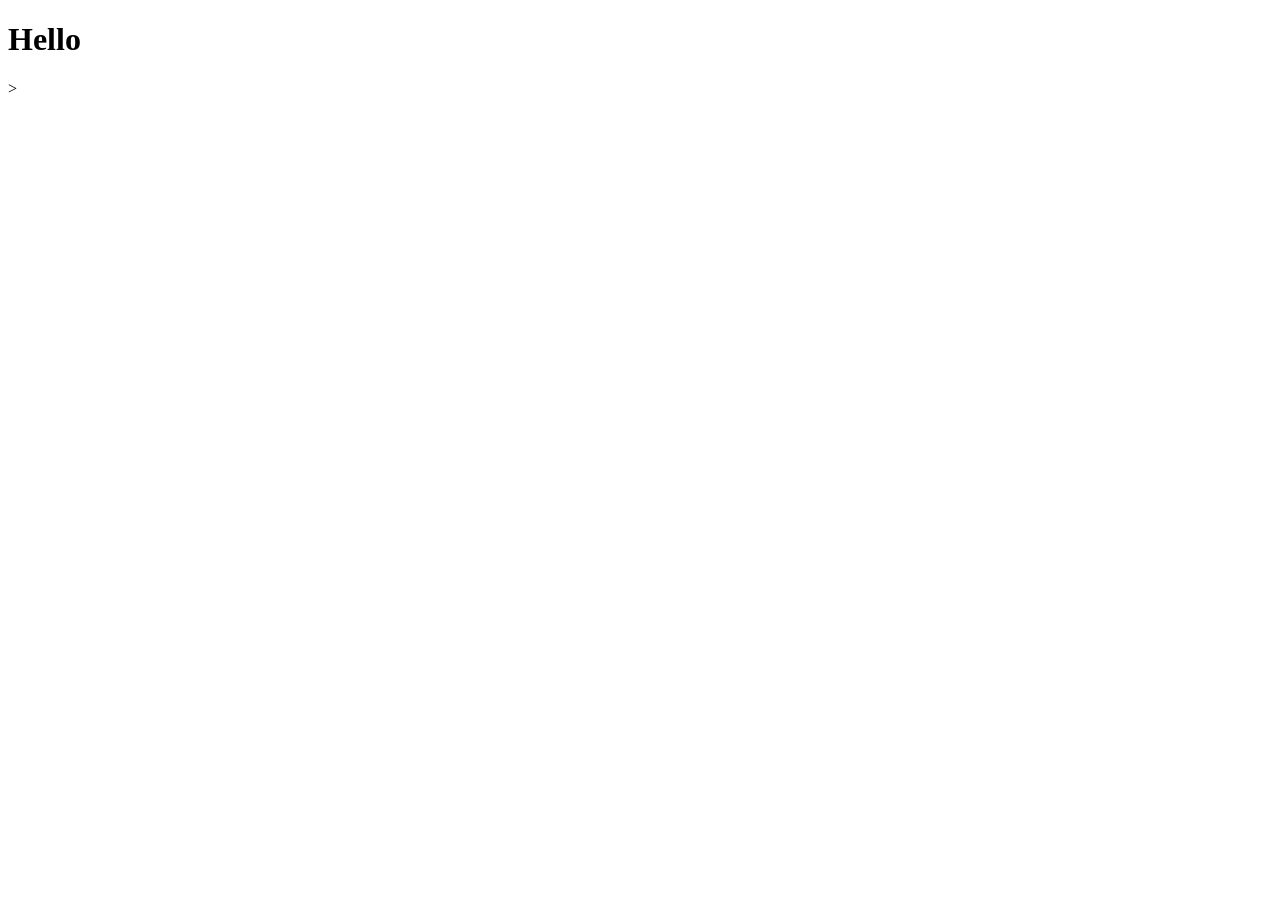
==== index.html @ 51d70094 "add log Hell" ====
<!DOCTYPE html>
<html lang="en">
<head>
    <meta charset="UFT=8">
    <meta name="viewport" content="width=device-width, initial=scale=1.0">
    <title>Document</title>
</head0>
<body>
    <h1>Hello</h1>>

</body>
</html>
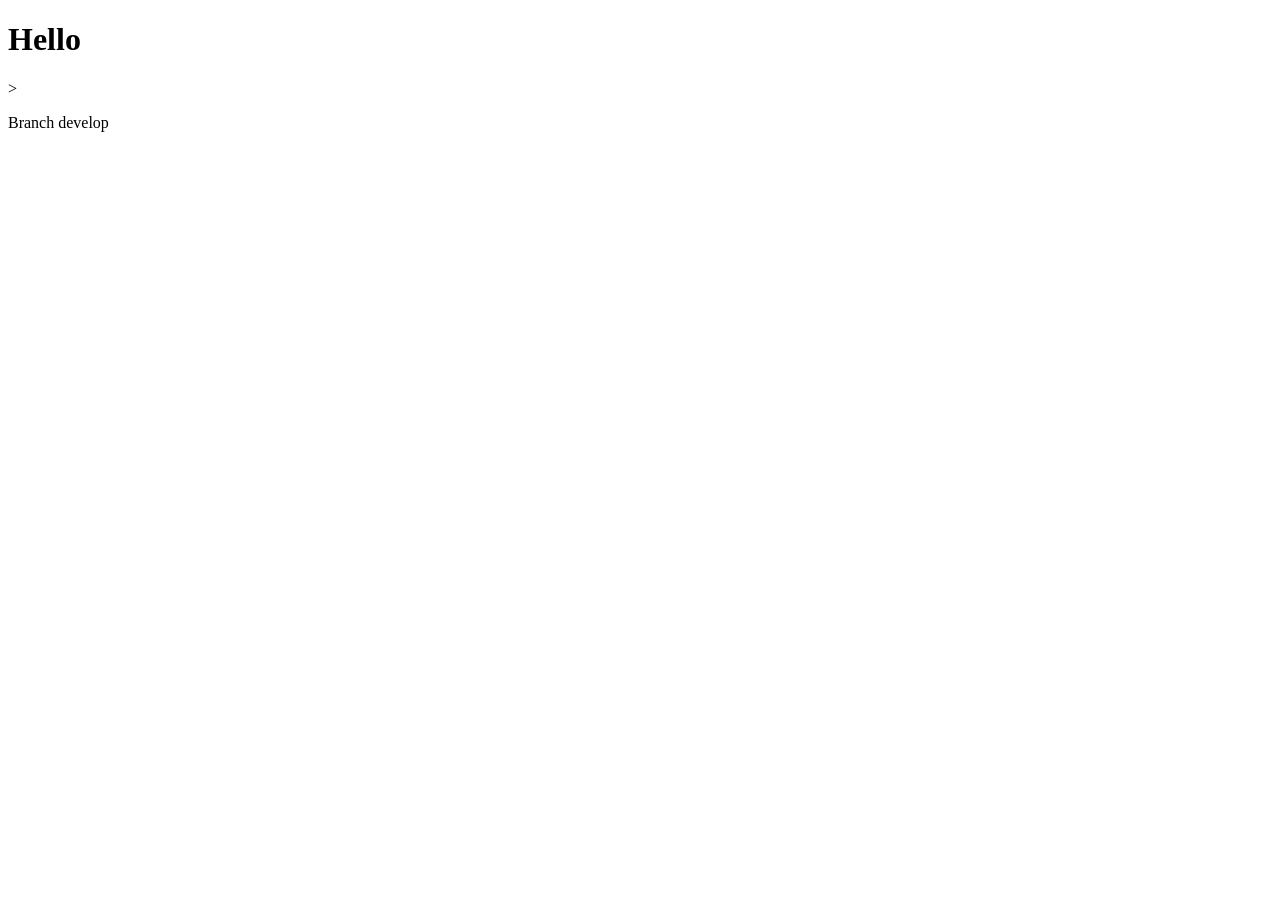
==== commit 11d68ece: "add log branch" ====
--- a/index.html
+++ b/index.html
@@ -8,5 +8,8 @@
 <body>
     <h1>Hello</h1>>
 
+
+    <p>Branch develop</p>
+
 </body>
 </html>
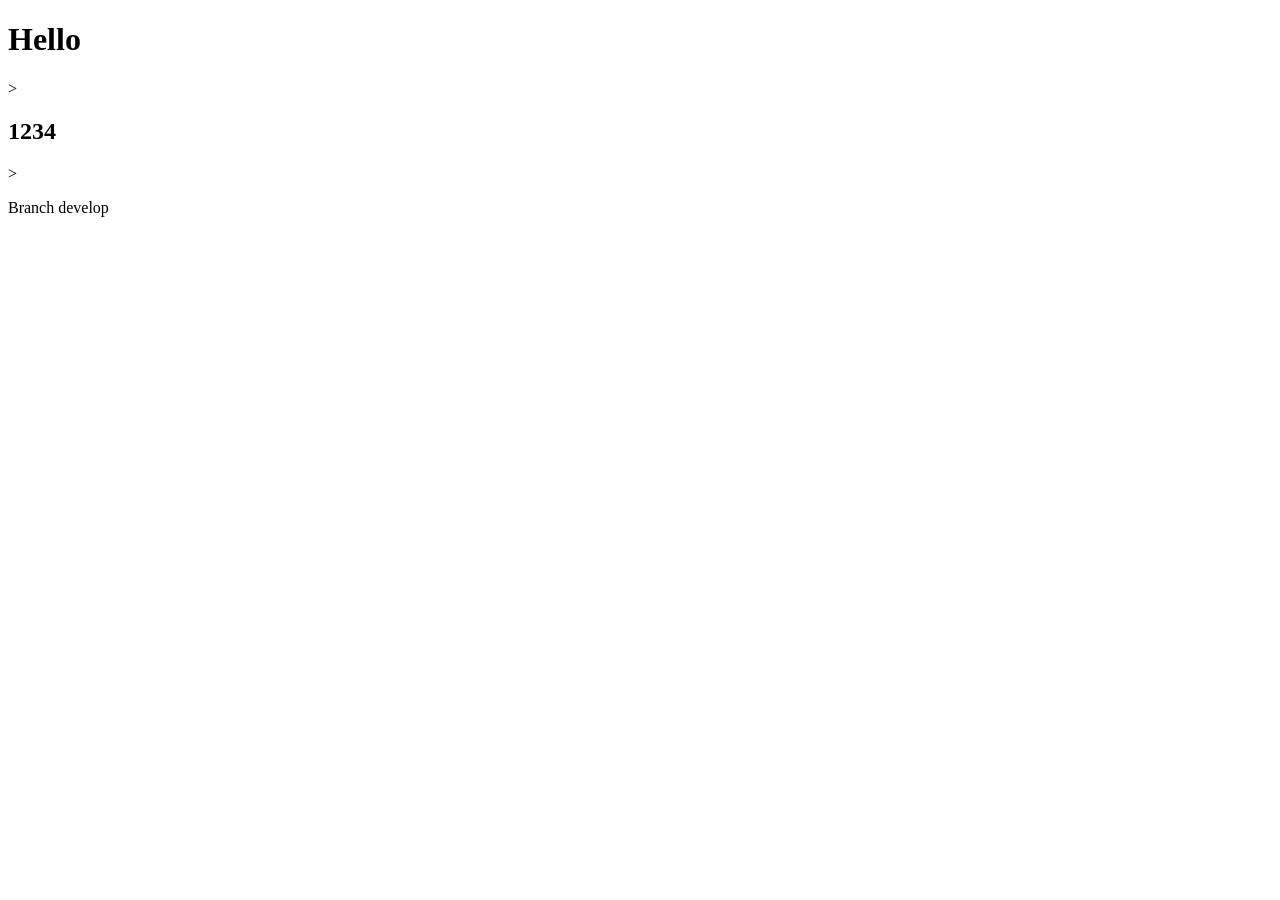
==== commit 0fe0d6e2: "add log 1234" ====
--- a/index.html
+++ b/index.html
@@ -7,6 +7,7 @@
 </head0>
 <body>
     <h1>Hello</h1>>
+    <h2>1234</h2>>
 
 
     <p>Branch develop</p>
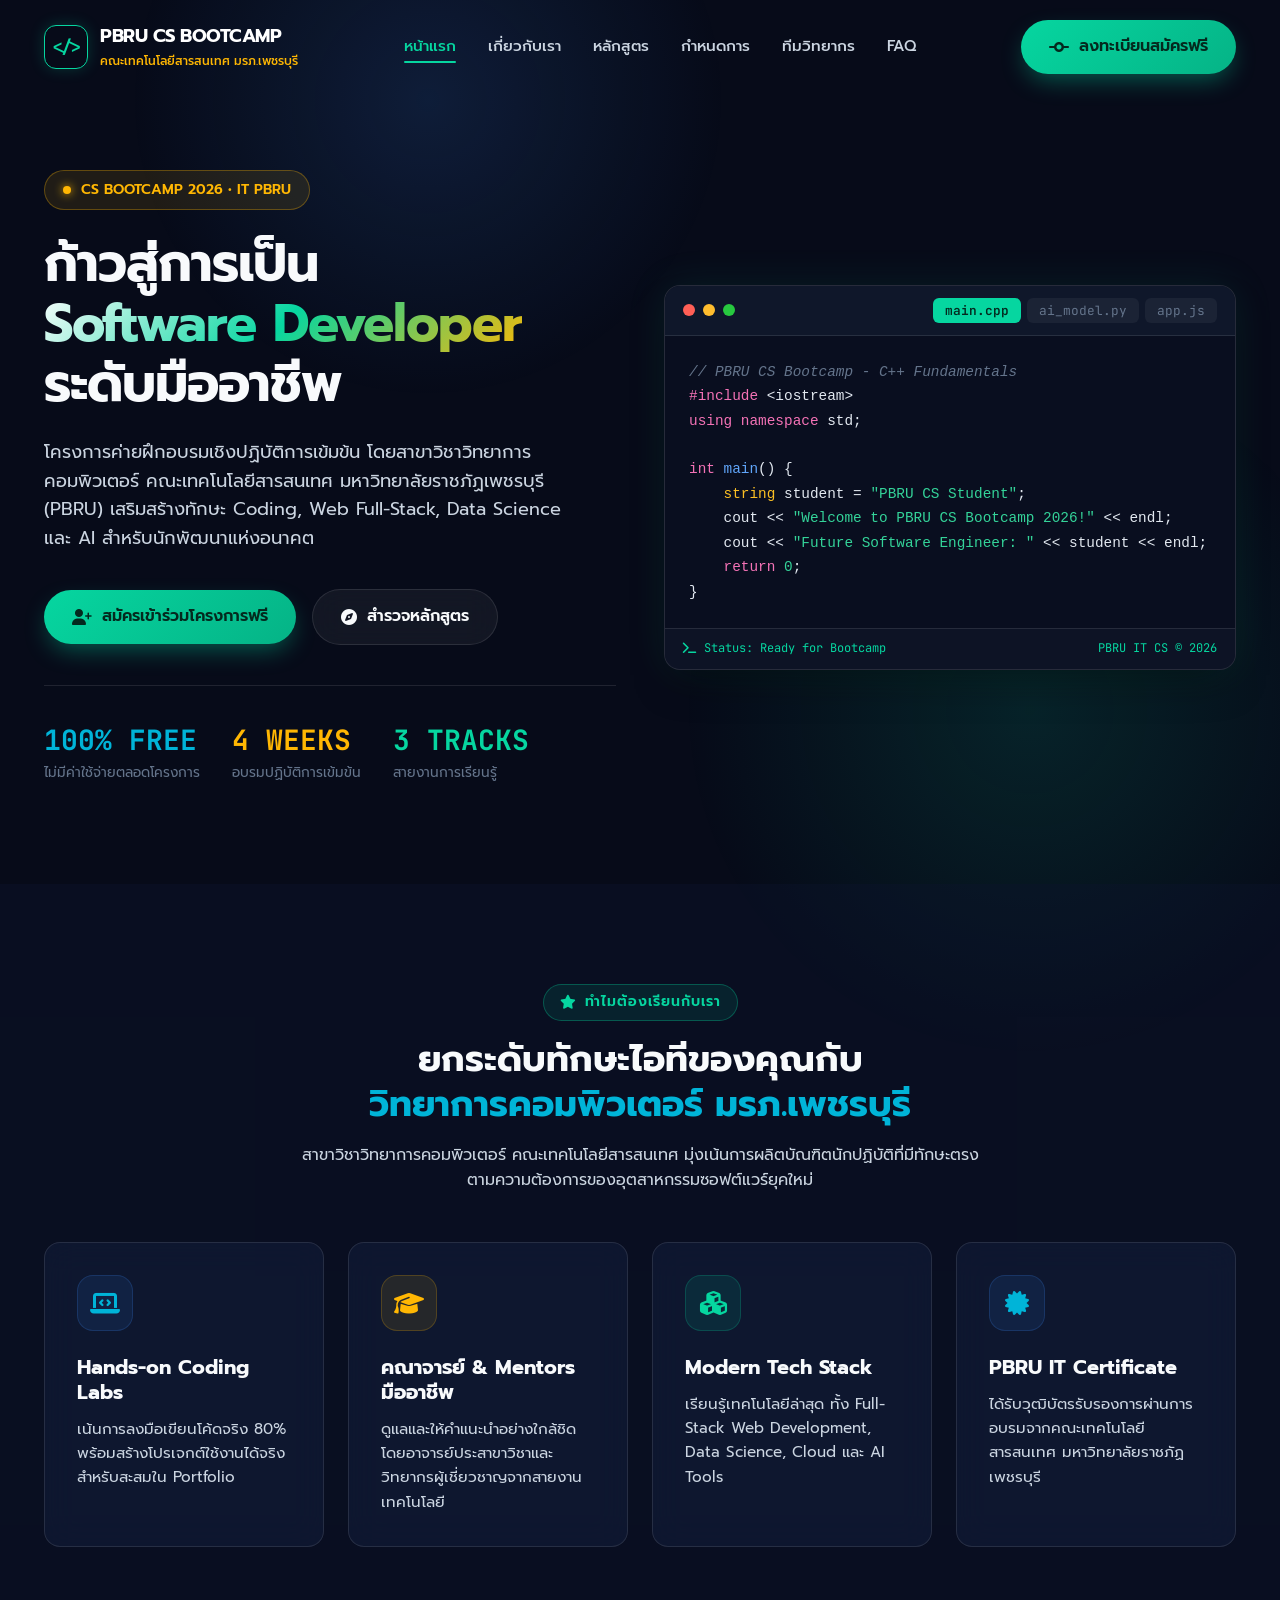
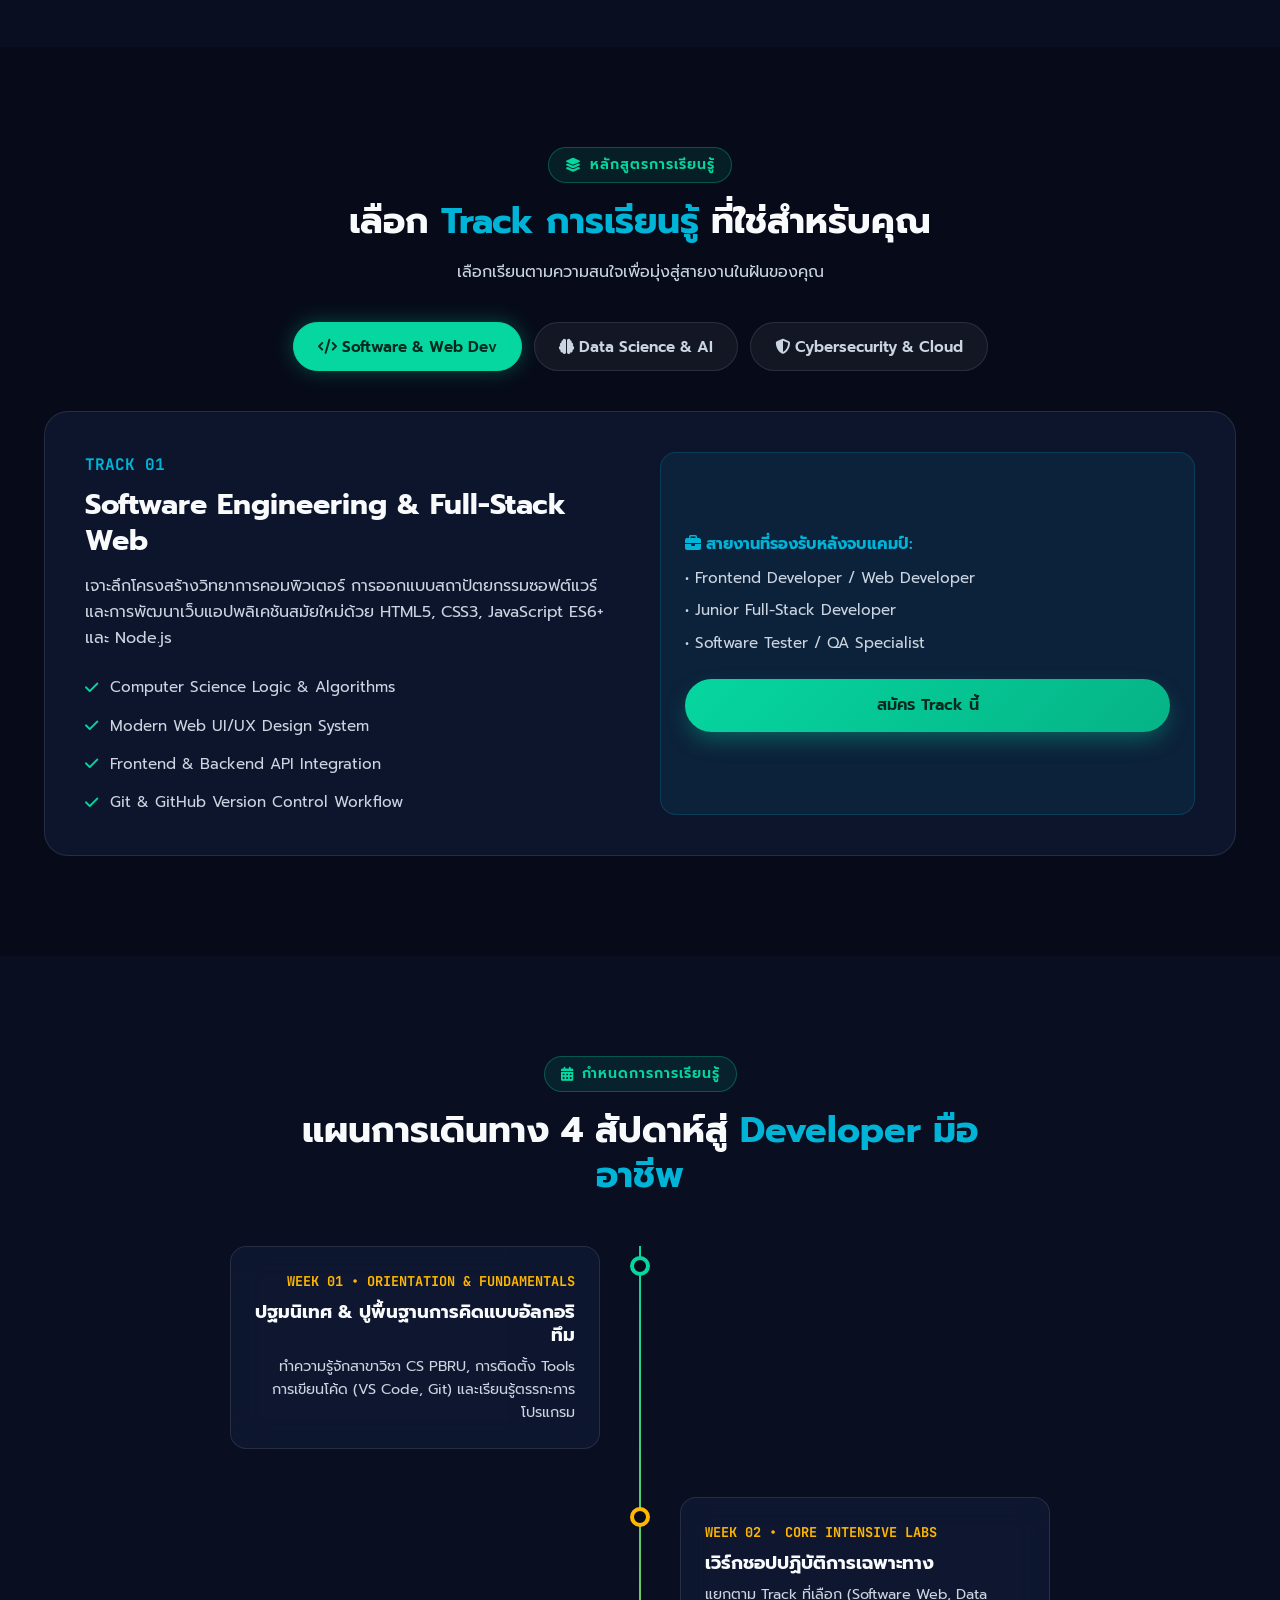
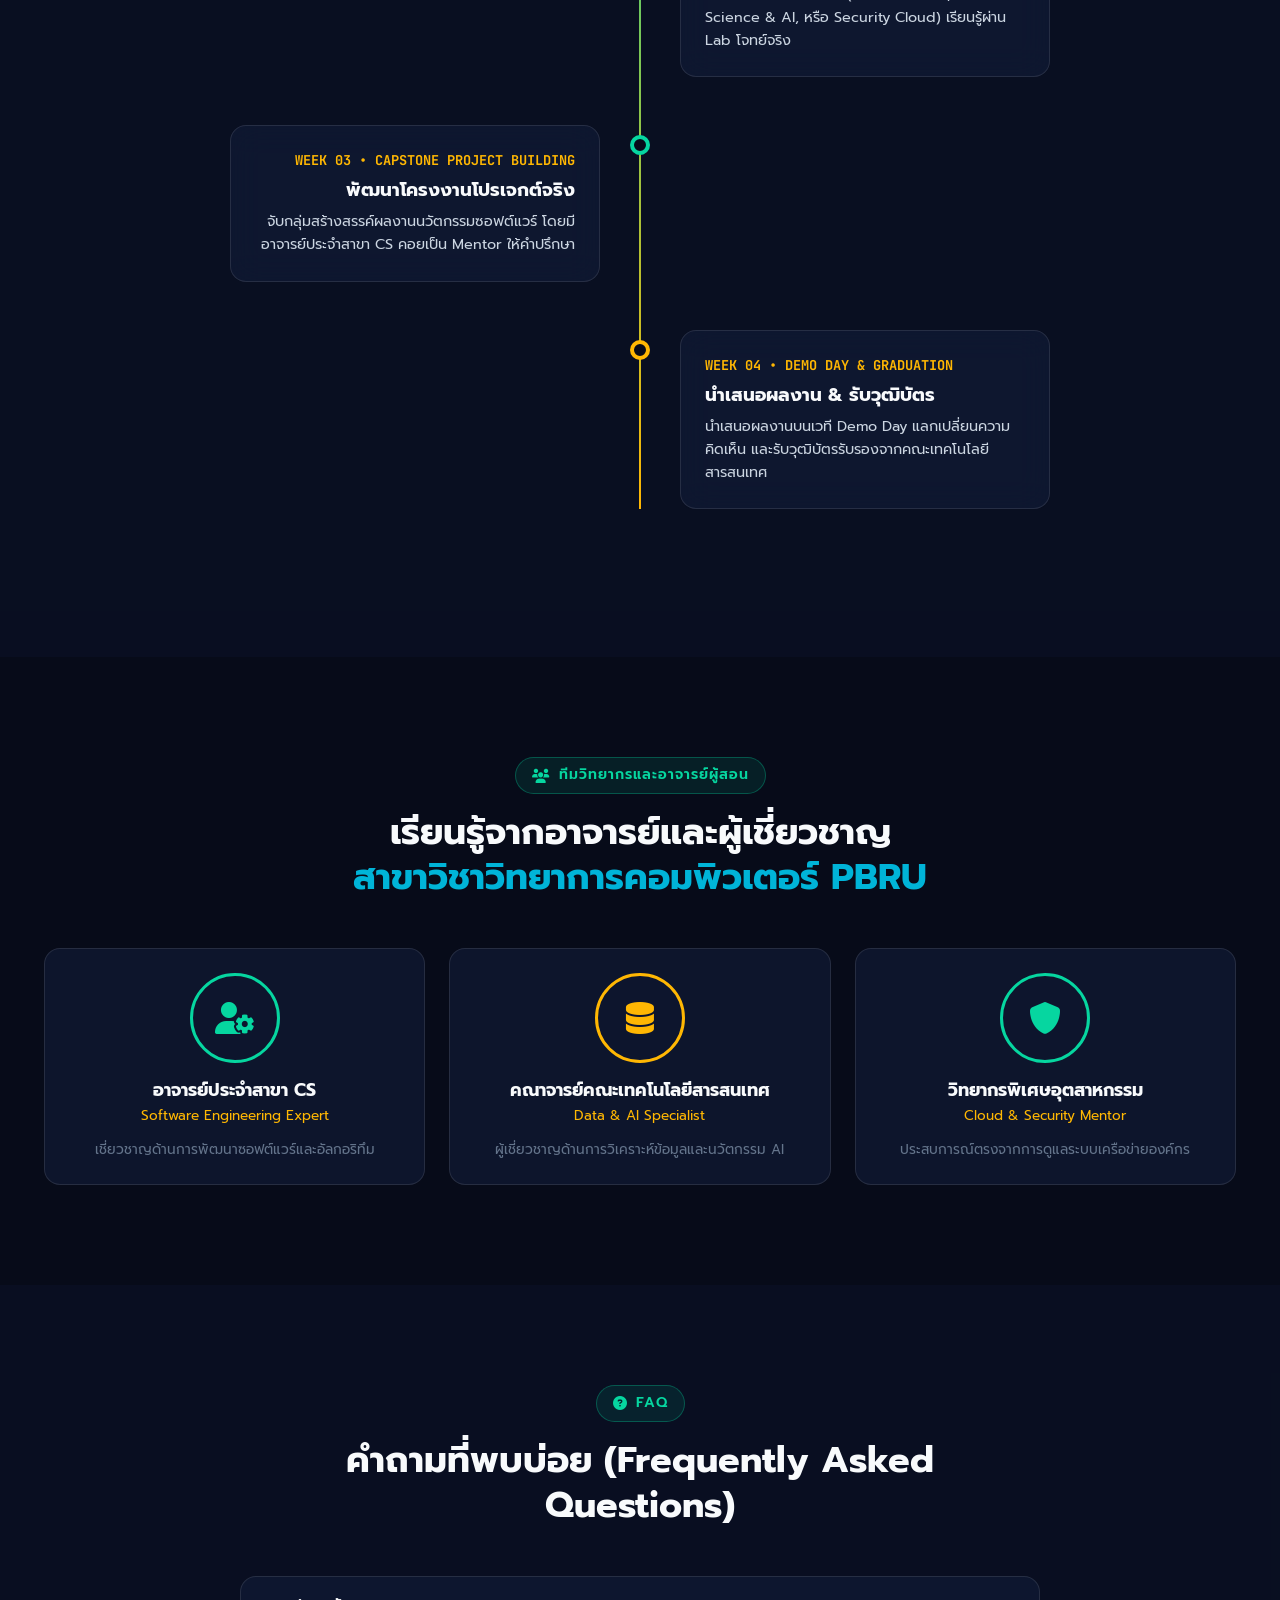
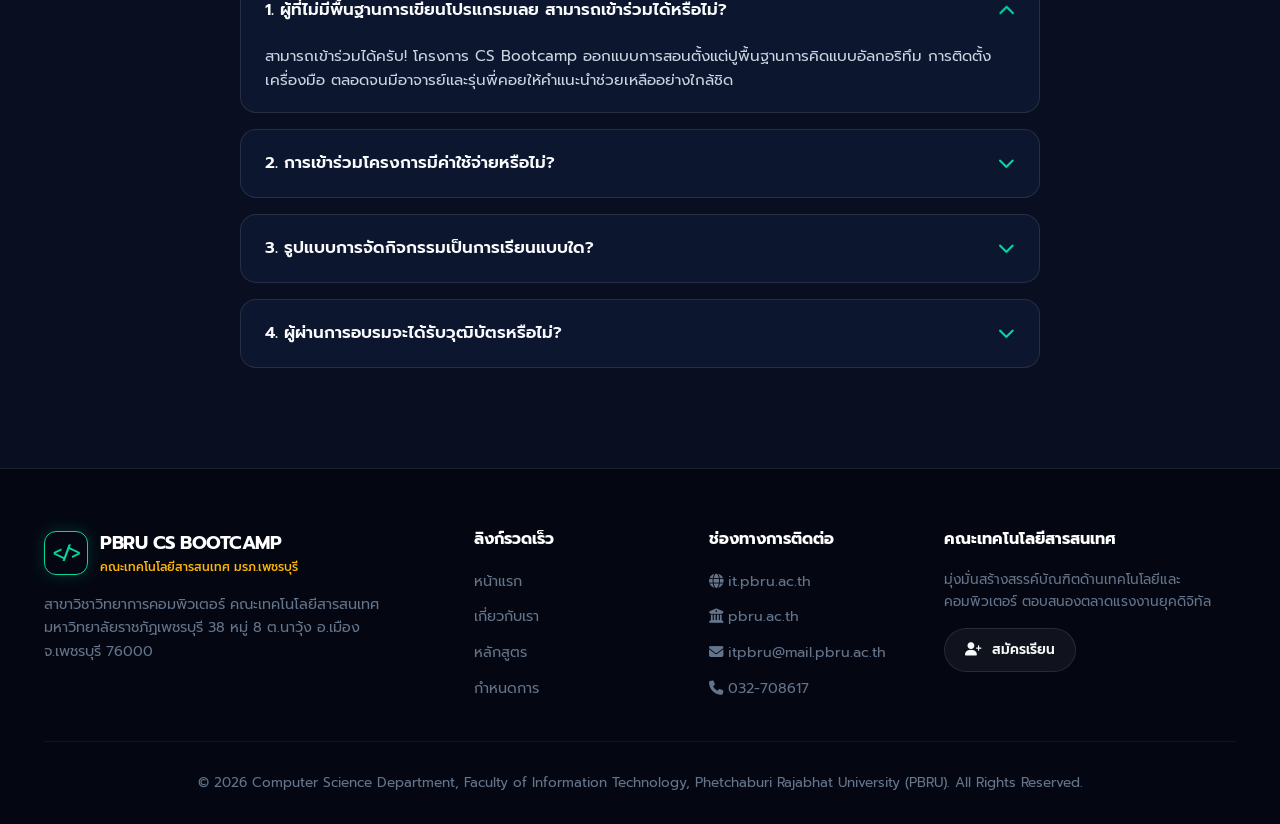
==== commit 1c31710b: "feat: implement interactive UI components and styling for CS Bootcamp landing page" ====
--- a/index.html
+++ b/index.html
@@ -1,16 +1,576 @@
 <!DOCTYPE html>
-<html lang="en">
+<html lang="th">
 <head>
-    <meta charset="UFT=8">
-    <meta name="viewport" content="width=device-width, initial=scale=1.0">
-    <title>Document</title>
-</head0>
+    <meta charset="UTF-8">
+    <meta name="viewport" content="width=device-width, initial-scale=1.0">
+    <title>CS BOOTCAMP 2026 | สาขาวิชาวิทยาการคอมพิวเตอร์ คณะเทคโนโลยีสารสนเทศ มหาวิทยาลัยราชภัฏเพชรบุรี (PBRU)</title>
+    <meta name="description" content="โครงการ CS Bootcamp 2026 โดยสาขาวิชาวิทยาการคอมพิวเตอร์ คณะเทคโนโลยีสารสนเทศ มหาวิทยาลัยราชภัฏเพชรบุรี (PBRU) อบรมการเขียนโปรแกรม พัฒนาเว็บ Data & AI ฟรี!">
+    
+    <!-- Font Awesome Icons -->
+    <link rel="stylesheet" href="https://cdnjs.cloudflare.com/ajax/libs/font-awesome/6.4.0/css/all.min.css">
+    
+    <!-- Main Stylesheet -->
+    <link rel="stylesheet" href="styles.css">
+</head>
 <body>
-    <h1>Hello</h1>>
-    <h2>1234</h2>>
-
-
-    <p>Branch develop</p>
-
+
+    <!-- Header & Navigation Bar -->
+    <header class="navbar">
+        <div class="container nav-container">
+            <a href="#" class="brand-logo">
+                <div class="logo-badge">&lt;/&gt;</div>
+                <div class="logo-text">
+                    <span class="logo-title">PBRU CS BOOTCAMP</span>
+                    <span class="logo-sub">คณะเทคโนโลยีสารสนเทศ มรภ.เพชรบุรี</span>
+                </div>
+            </a>
+            <ul class="nav-links" id="nav-links">
+                <li><a href="#hero" class="nav-link active">หน้าแรก</a></li>
+                <li><a href="#about" class="nav-link">เกี่ยวกับเรา</a></li>
+                <li><a href="#tracks" class="nav-link">หลักสูตร</a></li>
+                <li><a href="#timeline" class="nav-link">กำหนดการ</a></li>
+                <li><a href="#mentors" class="nav-link">ทีมวิทยากร</a></li>
+                <li><a href="#faq" class="nav-link">FAQ</a></li>
+            </ul>
+            <div style="display: flex; gap: 12px; align-items: center;">
+                <a href="#register" class="btn btn-primary btn-register-trigger">
+                    <i class="fa-solid fa-code-commit"></i> ลงทะเบียนสมัครฟรี
+                </a>
+                <button class="mobile-toggle" id="mobile-toggle" aria-label="Toggle navigation">
+                    <i class="fa-solid fa-bars"></i>
+                </button>
+            </div>
+        </div>
+    </header>
+
+    <!-- Hero Section -->
+    <section class="hero-section" id="hero">
+        <div class="container hero-grid">
+            <div class="hero-content">
+                <div class="hero-badge">
+                    <span class="hero-badge-pulse"></span>
+                    CS BOOTCAMP 2026 • IT PBRU
+                </div>
+                <h1 class="hero-title">
+                    ก้าวสู่การเป็น <br>
+                    <span class="gradient-text">Software Developer</span> <br>
+                    ระดับมืออาชีพ
+                </h1>
+                <p class="hero-desc">
+                    โครงการค่ายฝึกอบรมเชิงปฏิบัติการเข้มข้น โดยสาขาวิชาวิทยาการคอมพิวเตอร์ คณะเทคโนโลยีสารสนเทศ มหาวิทยาลัยราชภัฏเพชรบุรี (PBRU) เสริมสร้างทักษะ Coding, Web Full-Stack, Data Science และ AI สำหรับนักพัฒนาแห่งอนาคต
+                </p>
+                <div class="hero-actions">
+                    <a href="#register" class="btn btn-primary btn-register-trigger">
+                        <i class="fa-solid fa-user-plus"></i> สมัครเข้าร่วมโครงการฟรี
+                    </a>
+                    <a href="#tracks" class="btn btn-outline">
+                        <i class="fa-solid fa-compass"></i> สำรวจหลักสูตร
+                    </a>
+                </div>
+                <div class="hero-stats">
+                    <div class="stat-item">
+                        <span class="stat-number" style="color: var(--accent-blue);">100% FREE</span>
+                        <span class="stat-label">ไม่มีค่าใช้จ่ายตลอดโครงการ</span>
+                    </div>
+                    <div class="stat-item">
+                        <span class="stat-number" style="color: var(--accent-gold);">4 WEEKS</span>
+                        <span class="stat-label">อบรมปฏิบัติการเข้มข้น</span>
+                    </div>
+                    <div class="stat-item">
+                        <span class="stat-number" style="color: var(--accent-emerald);">3 TRACKS</span>
+                        <span class="stat-label">สายงานการเรียนรู้</span>
+                    </div>
+                </div>
+            </div>
+
+            <!-- Terminal Interactive Widget -->
+            <div class="terminal-window">
+                <div class="terminal-header">
+                    <div class="terminal-dots">
+                        <span class="dot dot-red"></span>
+                        <span class="dot dot-yellow"></span>
+                        <span class="dot dot-green"></span>
+                    </div>
+                    <div class="terminal-tabs">
+                        <button class="terminal-tab active" data-lang="cpp">main.cpp</button>
+                        <button class="terminal-tab" data-lang="python">ai_model.py</button>
+                        <button class="terminal-tab" data-lang="js">app.js</button>
+                    </div>
+                </div>
+                <div class="terminal-body">
+                    <pre><code id="code-display"><span class="code-comment">// PBRU CS Bootcamp - C++ Fundamentals</span>
+<span class="code-keyword">#include</span> &lt;iostream&gt;
+<span class="code-keyword">using namespace</span> std;
+
+<span class="code-keyword">int</span> <span class="code-function">main</span>() {
+    <span class="code-class">string</span> student = <span class="code-string">"PBRU CS Student"</span>;
+    cout &lt;&lt; <span class="code-string">"Welcome to PBRU CS Bootcamp 2026!"</span> &lt;&lt; endl;
+    cout &lt;&lt; <span class="code-string">"Future Software Engineer: "</span> &lt;&lt; student &lt;&lt; endl;
+    <span class="code-keyword">return</span> <span class="code-string">0</span>;
+}</code></pre>
+                </div>
+                <div class="terminal-footer">
+                    <span><i class="fa-solid fa-terminal"></i> Status: Ready for Bootcamp</span>
+                    <span>PBRU IT CS &copy; 2026</span>
+                </div>
+            </div>
+        </div>
+    </section>
+
+    <!-- About Section -->
+    <section class="section-padding" id="about" style="background: rgba(13, 21, 45, 0.4);">
+        <div class="container">
+            <div style="text-align: center; max-width: 700px; margin: 0 auto;">
+                <span class="section-tag"><i class="fa-solid fa-star"></i> ทำไมต้องเรียนกับเรา</span>
+                <h2 style="font-size: 2.25rem; margin-bottom: 16px;">
+                    ยกระดับทักษะไอทีของคุณกับ <br>
+                    <span style="color: var(--accent-blue);">วิทยาการคอมพิวเตอร์ มรภ.เพชรบุรี</span>
+                </h2>
+                <p style="color: var(--text-body);">
+                    สาขาวิชาวิทยาการคอมพิวเตอร์ คณะเทคโนโลยีสารสนเทศ มุ่งเน้นการผลิตบัณฑิตนักปฏิบัติที่มีทักษะตรงตามความต้องการของอุตสาหกรรมซอฟต์แวร์ยุคใหม่
+                </p>
+            </div>
+
+            <div class="card-grid">
+                <div class="feature-card">
+                    <div class="card-icon blue">
+                        <i class="fa-solid fa-laptop-code"></i>
+                    </div>
+                    <h3 class="card-title">Hands-on Coding Labs</h3>
+                    <p class="card-desc">
+                        เน้นการลงมือเขียนโค้ดจริง 80% พร้อมสร้างโปรเจกต์ใช้งานได้จริงสำหรับสะสมใน Portfolio
+                    </p>
+                </div>
+
+                <div class="feature-card">
+                    <div class="card-icon gold">
+                        <i class="fa-solid fa-graduation-cap"></i>
+                    </div>
+                    <h3 class="card-title">คณาจารย์ &amp; Mentors มืออาชีพ</h3>
+                    <p class="card-desc">
+                        ดูแลและให้คำแนะนำอย่างใกล้ชิดโดยอาจารย์ประสาขาวิชาและวิทยากรผู้เชี่ยวชาญจากสายงานเทคโนโลยี
+                    </p>
+                </div>
+
+                <div class="feature-card">
+                    <div class="card-icon">
+                        <i class="fa-solid fa-cubes"></i>
+                    </div>
+                    <h3 class="card-title">Modern Tech Stack</h3>
+                    <p class="card-desc">
+                        เรียนรู้เทคโนโลยีล่าสุด ทั้ง Full-Stack Web Development, Data Science, Cloud และ AI Tools
+                    </p>
+                </div>
+
+                <div class="feature-card">
+                    <div class="card-icon blue">
+                        <i class="fa-solid fa-certificate"></i>
+                    </div>
+                    <h3 class="card-title">PBRU IT Certificate</h3>
+                    <p class="card-desc">
+                        ได้รับวุฒิบัตรรับรองการผ่านการอบรมจากคณะเทคโนโลยีสารสนเทศ มหาวิทยาลัยราชภัฏเพชรบุรี
+                    </p>
+                </div>
+            </div>
+        </div>
+    </section>
+
+    <!-- Learning Tracks Section -->
+    <section class="section-padding" id="tracks">
+        <div class="container">
+            <div style="text-align: center; max-width: 700px; margin: 0 auto 36px;">
+                <span class="section-tag"><i class="fa-solid fa-layer-group"></i> หลักสูตรการเรียนรู้</span>
+                <h2 style="font-size: 2.25rem; margin-bottom: 16px;">
+                    เลือก <span style="color: var(--accent-blue);">Track การเรียนรู้</span> ที่ใช่สำหรับคุณ
+                </h2>
+                <p>เลือกเรียนตามความสนใจเพื่อมุ่งสู่สายงานในฝันของคุณ</p>
+            </div>
+
+            <!-- Track Tabs -->
+            <div class="tracks-nav">
+                <button class="track-btn active" data-track="web">
+                    <i class="fa-solid fa-code"></i> Software &amp; Web Dev
+                </button>
+                <button class="track-btn" data-track="data">
+                    <i class="fa-solid fa-brain"></i> Data Science &amp; AI
+                </button>
+                <button class="track-btn" data-track="cyber">
+                    <i class="fa-solid fa-shield-halved"></i> Cybersecurity &amp; Cloud
+                </button>
+            </div>
+
+            <!-- Track Content 1: Web -->
+            <div class="track-content active" id="track-web">
+                <div class="track-box">
+                    <div>
+                        <span style="color: var(--accent-blue); font-weight: 700; font-family: var(--font-code);">TRACK 01</span>
+                        <h3 style="font-size: 1.8rem; margin: 8px 0 16px;">Software Engineering &amp; Full-Stack Web</h3>
+                        <p style="color: var(--text-body);">
+                            เจาะลึกโครงสร้างวิทยาการคอมพิวเตอร์ การออกแบบสถาปัตยกรรมซอฟต์แวร์ และการพัฒนาเว็บแอปพลิเคชันสมัยใหม่ด้วย HTML5, CSS3, JavaScript ES6+ และ Node.js
+                        </p>
+                        <ul class="track-features">
+                            <li class="track-feature-item"><i class="fa-solid fa-check"></i> Computer Science Logic &amp; Algorithms</li>
+                            <li class="track-feature-item"><i class="fa-solid fa-check"></i> Modern Web UI/UX Design System</li>
+                            <li class="track-feature-item"><i class="fa-solid fa-check"></i> Frontend &amp; Backend API Integration</li>
+                            <li class="track-feature-item"><i class="fa-solid fa-check"></i> Git &amp; GitHub Version Control Workflow</li>
+                        </ul>
+                    </div>
+                    <div style="background: rgba(0, 180, 216, 0.08); border: 1px solid rgba(0, 180, 216, 0.2); border-radius: var(--radius-md); padding: 24px; display: flex; flex-direction: column; justify-content: center;">
+                        <h4 style="color: var(--accent-blue); margin-bottom: 12px;"><i class="fa-solid fa-briefcase"></i> สายงานที่รองรับหลังจบแคมป์:</h4>
+                        <ul style="list-style: none; display: flex; flex-direction: column; gap: 8px; font-size: 0.95rem;">
+                            <li>• Frontend Developer / Web Developer</li>
+                            <li>• Junior Full-Stack Developer</li>
+                            <li>• Software Tester / QA Specialist</li>
+                        </ul>
+                        <div style="margin-top: 24px;">
+                            <a href="#register" class="btn btn-primary btn-register-trigger" style="width: 100%;">
+                                สมัคร Track นี้
+                            </a>
+                        </div>
+                    </div>
+                </div>
+            </div>
+
+            <!-- Track Content 2: Data AI -->
+            <div class="track-content" id="track-data">
+                <div class="track-box">
+                    <div>
+                        <span style="color: var(--accent-gold); font-weight: 700; font-family: var(--font-code);">TRACK 02</span>
+                        <h3 style="font-size: 1.8rem; margin: 8px 0 16px;">Data Science &amp; AI Innovations</h3>
+                        <p style="color: var(--text-body);">
+                            ปูพื้นฐานภาษา Python สำหรับงานวิเคราะห์ข้อมูล การจัดการข้อมูลขนาดใหญ่ (Big Data) และการนำ Generative AI มาประยุกต์ใช้ในการแก้ปัญหาทางธุรกิจ
+                        </p>
+                        <ul class="track-features">
+                            <li class="track-feature-item"><i class="fa-solid fa-check"></i> Python Programming for Analytics</li>
+                            <li class="track-feature-item"><i class="fa-solid fa-check"></i> Data Visualization with Power BI &amp; Python</li>
+                            <li class="track-feature-item"><i class="fa-solid fa-check"></i> Machine Learning Fundamentals</li>
+                            <li class="track-feature-item"><i class="fa-solid fa-check"></i> Generative AI &amp; Prompt Engineering</li>
+                        </ul>
+                    </div>
+                    <div style="background: rgba(255, 183, 3, 0.08); border: 1px solid rgba(255, 183, 3, 0.2); border-radius: var(--radius-md); padding: 24px; display: flex; flex-direction: column; justify-content: center;">
+                        <h4 style="color: var(--accent-gold); margin-bottom: 12px;"><i class="fa-solid fa-briefcase"></i> สายงานที่รองรับหลังจบแคมป์:</h4>
+                        <ul style="list-style: none; display: flex; flex-direction: column; gap: 8px; font-size: 0.95rem;">
+                            <li>• Junior Data Analyst / Data Engineer</li>
+                            <li>• AI Application Specialist</li>
+                            <li>• Business Intelligence Analyst</li>
+                        </ul>
+                        <div style="margin-top: 24px;">
+                            <a href="#register" class="btn btn-gold btn-register-trigger" style="width: 100%;">
+                                สมัคร Track นี้
+                            </a>
+                        </div>
+                    </div>
+                </div>
+            </div>
+
+            <!-- Track Content 3: Cyber -->
+            <div class="track-content" id="track-cyber">
+                <div class="track-box">
+                    <div>
+                        <span style="color: var(--accent-emerald); font-weight: 700; font-family: var(--font-code);">TRACK 03</span>
+                        <h3 style="font-size: 1.8rem; margin: 8px 0 16px;">Cybersecurity &amp; Cloud Infrastructure</h3>
+                        <p style="color: var(--text-body);">
+                            เรียนรู้ระบบความปลอดภัยไซเบอร์ เครือข่ายคอมพิวเตอร์ และการบริหารจัดการระบบบน Cloud เพื่อสร้างสถาปัตยกรรมไอทีที่มั่นคงปลอดภัย
+                        </p>
+                        <ul class="track-features">
+                            <li class="track-feature-item"><i class="fa-solid fa-check"></i> Network &amp; System Security Fundamentals</li>
+                            <li class="track-feature-item"><i class="fa-solid fa-check"></i> Cloud Computing &amp; Containerization (Docker)</li>
+                            <li class="track-feature-item"><i class="fa-solid fa-check"></i> Ethical Hacking &amp; Threat Defense</li>
+                            <li class="track-feature-item"><i class="fa-solid fa-check"></i> IT Infrastructure Management</li>
+                        </ul>
+                    </div>
+                    <div style="background: rgba(6, 214, 160, 0.08); border: 1px solid rgba(6, 214, 160, 0.2); border-radius: var(--radius-md); padding: 24px; display: flex; flex-direction: column; justify-content: center;">
+                        <h4 style="color: var(--accent-emerald); margin-bottom: 12px;"><i class="fa-solid fa-briefcase"></i> สายงานที่รองรับหลังจบแคมป์:</h4>
+                        <ul style="list-style: none; display: flex; flex-direction: column; gap: 8px; font-size: 0.95rem;">
+                            <li>• Cloud Support Associate</li>
+                            <li>• Network &amp; Security Administrator</li>
+                            <li>• System Administrator</li>
+                        </ul>
+                        <div style="margin-top: 24px;">
+                            <a href="#register" class="btn btn-primary btn-register-trigger" style="width: 100%;">
+                                สมัคร Track นี้
+                            </a>
+                        </div>
+                    </div>
+                </div>
+            </div>
+        </div>
+    </section>
+
+    <!-- Timeline Section -->
+    <section class="section-padding" id="timeline" style="background: rgba(13, 21, 45, 0.4);">
+        <div class="container">
+            <div style="text-align: center; max-width: 700px; margin: 0 auto;">
+                <span class="section-tag"><i class="fa-solid fa-calendar-days"></i> กำหนดการการเรียนรู้</span>
+                <h2 style="font-size: 2.25rem; margin-bottom: 16px;">
+                    แผนการเดินทาง 4 สัปดาห์สู่ <span style="color: var(--accent-blue);">Developer มืออาชีพ</span>
+                </h2>
+            </div>
+
+            <div class="timeline">
+                <div class="timeline-item">
+                    <div class="timeline-dot"></div>
+                    <div class="timeline-card">
+                        <div class="timeline-week">WEEK 01 • ORIENTATION &amp; FUNDAMENTALS</div>
+                        <h3 style="font-size: 1.15rem; margin-bottom: 8px;">ปฐมนิเทศ &amp; ปูพื้นฐานการคิดแบบอัลกอริทึม</h3>
+                        <p style="font-size: 0.9rem; color: var(--text-body);">
+                            ทำความรู้จักสาขาวิชา CS PBRU, การติดตั้ง Tools การเขียนโค้ด (VS Code, Git) และเรียนรู้ตรรกะการโปรแกรม
+                        </p>
+                    </div>
+                </div>
+
+                <div class="timeline-item">
+                    <div class="timeline-dot" style="border-color: var(--accent-gold);"></div>
+                    <div class="timeline-card">
+                        <div class="timeline-week" style="color: var(--accent-gold);">WEEK 02 • CORE INTENSIVE LABS</div>
+                        <h3 style="font-size: 1.15rem; margin-bottom: 8px;">เวิร์กชอปปฏิบัติการเฉพาะทาง</h3>
+                        <p style="font-size: 0.9rem; color: var(--text-body);">
+                            แยกตาม Track ที่เลือก (Software Web, Data Science &amp; AI, หรือ Security Cloud) เรียนรู้ผ่าน Lab โจทย์จริง
+                        </p>
+                    </div>
+                </div>
+
+                <div class="timeline-item">
+                    <div class="timeline-dot"></div>
+                    <div class="timeline-card">
+                        <div class="timeline-week">WEEK 03 • CAPSTONE PROJECT BUILDING</div>
+                        <h3 style="font-size: 1.15rem; margin-bottom: 8px;">พัฒนาโครงงานโปรเจกต์จริง</h3>
+                        <p style="font-size: 0.9rem; color: var(--text-body);">
+                            จับกลุ่มสร้างสรรค์ผลงานนวัตกรรมซอฟต์แวร์ โดยมีอาจารย์ประจำสาขา CS คอยเป็น Mentor ให้คำปรึกษา
+                        </p>
+                    </div>
+                </div>
+
+                <div class="timeline-item">
+                    <div class="timeline-dot" style="border-color: var(--accent-gold);"></div>
+                    <div class="timeline-card">
+                        <div class="timeline-week" style="color: var(--accent-gold);">WEEK 04 • DEMO DAY &amp; GRADUATION</div>
+                        <h3 style="font-size: 1.15rem; margin-bottom: 8px;">นำเสนอผลงาน &amp; รับวุฒิบัตร</h3>
+                        <p style="font-size: 0.9rem; color: var(--text-body);">
+                            นำเสนอผลงานบนเวที Demo Day แลกเปลี่ยนความคิดเห็น และรับวุฒิบัตรรับรองจากคณะเทคโนโลยีสารสนเทศ
+                        </p>
+                    </div>
+                </div>
+            </div>
+        </div>
+    </section>
+
+    <!-- Mentors Section -->
+    <section class="section-padding" id="mentors">
+        <div class="container">
+            <div style="text-align: center; max-width: 700px; margin: 0 auto;">
+                <span class="section-tag"><i class="fa-solid fa-users"></i> ทีมวิทยากรและอาจารย์ผู้สอน</span>
+                <h2 style="font-size: 2.25rem; margin-bottom: 16px;">
+                    เรียนรู้จากอาจารย์และผู้เชี่ยวชาญ <br>
+                    <span style="color: var(--accent-blue);">สาขาวิชาวิทยาการคอมพิวเตอร์ PBRU</span>
+                </h2>
+            </div>
+
+            <div class="mentors-grid">
+                <div class="mentor-card">
+                    <div class="mentor-avatar">
+                        <i class="fa-solid fa-user-gear"></i>
+                    </div>
+                    <h3 class="mentor-name">อาจารย์ประจำสาขา CS</h3>
+                    <p class="mentor-role">Software Engineering Expert</p>
+                    <p style="font-size: 0.85rem; color: var(--text-muted);">
+                        เชี่ยวชาญด้านการพัฒนาซอฟต์แวร์และอัลกอริทึม
+                    </p>
+                </div>
+
+                <div class="mentor-card">
+                    <div class="mentor-avatar" style="border-color: var(--accent-gold); color: var(--accent-gold);">
+                        <i class="fa-solid fa-database"></i>
+                    </div>
+                    <h3 class="mentor-name">คณาจารย์คณะเทคโนโลยีสารสนเทศ</h3>
+                    <p class="mentor-role" style="color: var(--accent-gold);">Data &amp; AI Specialist</p>
+                    <p style="font-size: 0.85rem; color: var(--text-muted);">
+                        ผู้เชี่ยวชาญด้านการวิเคราะห์ข้อมูลและนวัตกรรม AI
+                    </p>
+                </div>
+
+                <div class="mentor-card">
+                    <div class="mentor-avatar">
+                        <i class="fa-solid fa-shield"></i>
+                    </div>
+                    <h3 class="mentor-name">วิทยากรพิเศษอุตสาหกรรม</h3>
+                    <p class="mentor-role">Cloud &amp; Security Mentor</p>
+                    <p style="font-size: 0.85rem; color: var(--text-muted);">
+                        ประสบการณ์ตรงจากการดูแลระบบเครือข่ายองค์กร
+                    </p>
+                </div>
+            </div>
+        </div>
+    </section>
+
+    <!-- FAQ Section -->
+    <section class="section-padding" id="faq" style="background: rgba(13, 21, 45, 0.4);">
+        <div class="container">
+            <div style="text-align: center; max-width: 700px; margin: 0 auto;">
+                <span class="section-tag"><i class="fa-solid fa-circle-question"></i> FAQ</span>
+                <h2 style="font-size: 2.25rem; margin-bottom: 16px;">
+                    คำถามที่พบบ่อย (Frequently Asked Questions)
+                </h2>
+            </div>
+
+            <div class="faq-container">
+                <div class="faq-item active">
+                    <div class="faq-header">
+                        <span>1. ผู้ที่ไม่มีพื้นฐานการเขียนโปรแกรมเลย สามารถเข้าร่วมได้หรือไม่?</span>
+                        <i class="fa-solid fa-chevron-down"></i>
+                    </div>
+                    <div class="faq-body">
+                        <p>สามารถเข้าร่วมได้ครับ! โครงการ CS Bootcamp ออกแบบการสอนตั้งแต่ปูพื้นฐานการคิดแบบอัลกอริทึม การติดตั้งเครื่องมือ ตลอดจนมีอาจารย์และรุ่นพี่คอยให้คำแนะนำช่วยเหลืออย่างใกล้ชิด</p>
+                    </div>
+                </div>
+
+                <div class="faq-item">
+                    <div class="faq-header">
+                        <span>2. การเข้าร่วมโครงการมีค่าใช้จ่ายหรือไม่?</span>
+                        <i class="fa-solid fa-chevron-down"></i>
+                    </div>
+                    <div class="faq-body">
+                        <p>โครงการนี้จัดขึ้นฟรี 100% โดยสนับสนุนโดยสาขาวิชาวิทยาการคอมพิวเตอร์ คณะเทคโนโลยีสารสนเทศ มหาวิทยาลัยราชภัฏเพชรบุรี ไม่มีค่าใช้จ่ายใดๆ ตลอดโครงการ</p>
+                    </div>
+                </div>
+
+                <div class="faq-item">
+                    <div class="faq-header">
+                        <span>3. รูปแบบการจัดกิจกรรมเป็นการเรียนแบบใด?</span>
+                        <i class="fa-solid fa-chevron-down"></i>
+                    </div>
+                    <div class="faq-body">
+                        <p>เป็นรูปแบบ Hybrid ทั้งการอบรมปฏิบัติการในห้องปฏิบัติการคอมพิวเตอร์ คณะเทคโนโลยีสารสนเทศ มรภ.เพชรบุรี และการเรียนรู้ผ่านระบบออนไลน์สำหรับฝึกปฏิบัติลุยโจทย์</p>
+                    </div>
+                </div>
+
+                <div class="faq-item">
+                    <div class="faq-header">
+                        <span>4. ผู้ผ่านการอบรมจะได้รับวุฒิบัตรหรือไม่?</span>
+                        <i class="fa-solid fa-chevron-down"></i>
+                    </div>
+                    <div class="faq-body">
+                        <p>ผู้ที่เข้าร่วมกิจกรรมและส่งโครงงาน Capstone Project ครบถ้วนตามเงื่อนไข จะได้รับวุฒิบัตรรับรองจากคณะเทคโนโลยีสารสนเทศ มหาวิทยาลัยราชภัฏเพชรบุรี</p>
+                    </div>
+                </div>
+            </div>
+        </div>
+    </section>
+
+    <!-- Modal Form Registration -->
+    <div class="modal-overlay" id="register-modal">
+        <div class="modal-box">
+            <button class="modal-close" id="modal-close-btn">&times;</button>
+            <div style="text-align: center; margin-bottom: 24px;">
+                <span style="color: var(--accent-blue); font-weight: 700; font-family: var(--font-code); font-size: 0.9rem;">PBRU CS BOOTCAMP 2026</span>
+                <h3 style="font-size: 1.5rem; color: var(--text-white); margin-top: 4px;">แบบฟอร์มลงทะเบียนเข้าร่วมฟรี</h3>
+            </div>
+
+            <form id="register-form">
+                <div class="form-group">
+                    <label class="form-label" for="fullname">ชื่อ - นามสกุล *</label>
+                    <input type="text" id="fullname" class="form-input" placeholder="เช่น นายสมชาย ใจดี" required>
+                </div>
+
+                <div class="form-group">
+                    <label class="form-label" for="email">อีเมล *</label>
+                    <input type="email" id="email" class="form-input" placeholder="example@mail.com" required>
+                </div>
+
+                <div class="form-group">
+                    <label class="form-label" for="phone">เบอร์โทรศัพท์ติดต่อ *</label>
+                    <input type="tel" id="phone" class="form-input" placeholder="08X-XXX-XXXX" required>
+                </div>
+
+                <div class="form-group">
+                    <label class="form-label" for="selected-track">เลือก Track ที่สนใจ *</label>
+                    <select id="selected-track" class="form-select" required>
+                        <option value="Software & Web Dev">Software Engineering & Full-Stack Web</option>
+                        <option value="Data Science & AI">Data Science & AI Innovations</option>
+                        <option value="Cybersecurity & Cloud">Cybersecurity & Cloud Infrastructure</option>
+                    </select>
+                </div>
+
+                <div class="form-group">
+                    <label class="form-label" for="status-user">สถานะปัจจุบัน</label>
+                    <select id="status-user" class="form-select">
+                        <option value="นร./นศ. PBRU">นักศึกษา มรภ.เพชรบุรี (PBRU)</option>
+                        <option value="นักเรียน ม.ปลาย/ปวช.">นักเรียน ม.ปลาย / ปวช.</option>
+                        <option value="บุคคลทั่วไป">บุคคลทั่วไป / ศิษย์เก่า</option>
+                    </select>
+                </div>
+
+                <button type="submit" class="btn btn-primary" style="width: 100%; margin-top: 10px;">
+                    <i class="fa-solid fa-paper-plane"></i> ยืนยันการสมัครเข้าร่วมฟรี
+                </button>
+            </form>
+        </div>
+    </div>
+
+    <!-- Toast Notification -->
+    <div class="toast" id="success-toast">
+        <i class="fa-solid fa-circle-check" style="color: var(--accent-emerald); font-size: 1.5rem;"></i>
+        <div>
+            <strong style="display: block;">ลงทะเบียนสำเร็จ!</strong>
+            <span style="font-size: 0.85rem; color: var(--text-body);">ทีมงานสาขาวิชา CS จะส่งข้อมูลยืนยันไปยังอีเมลของคุณ</span>
+        </div>
+    </div>
+
+    <!-- Footer Section -->
+    <footer class="footer">
+        <div class="container">
+            <div class="footer-grid">
+                <div>
+                    <a href="#" class="brand-logo" style="margin-bottom: 16px;">
+                        <div class="logo-badge">&lt;/&gt;</div>
+                        <div class="logo-text">
+                            <span class="logo-title">PBRU CS BOOTCAMP</span>
+                            <span class="logo-sub">คณะเทคโนโลยีสารสนเทศ มรภ.เพชรบุรี</span>
+                        </div>
+                    </a>
+                    <p style="font-size: 0.9rem; color: var(--text-muted); max-width: 340px;">
+                        สาขาวิชาวิทยาการคอมพิวเตอร์ คณะเทคโนโลยีสารสนเทศ มหาวิทยาลัยราชภัฏเพชรบุรี 38 หมู่ 8 ต.นาวุ้ง อ.เมือง จ.เพชรบุรี 76000
+                    </p>
+                </div>
+
+                <div>
+                    <h4 class="footer-col-title">ลิงก์รวดเร็ว</h4>
+                    <ul class="footer-links">
+                        <li><a href="#hero">หน้าแรก</a></li>
+                        <li><a href="#about">เกี่ยวกับเรา</a></li>
+                        <li><a href="#tracks">หลักสูตร</a></li>
+                        <li><a href="#timeline">กำหนดการ</a></li>
+                    </ul>
+                </div>
+
+                <div>
+                    <h4 class="footer-col-title">ช่องทางการติดต่อ</h4>
+                    <ul class="footer-links">
+                        <li><a href="http://it.pbru.ac.th" target="_blank"><i class="fa-solid fa-globe"></i> it.pbru.ac.th</a></li>
+                        <li><a href="http://www.pbru.ac.th" target="_blank"><i class="fa-solid fa-university"></i> pbru.ac.th</a></li>
+                        <li><a href="mailto:itpbru@mail.pbru.ac.th"><i class="fa-solid fa-envelope"></i> itpbru@mail.pbru.ac.th</a></li>
+                        <li><a href="tel:032708617"><i class="fa-solid fa-phone"></i> 032-708617</a></li>
+                    </ul>
+                </div>
+
+                <div>
+                    <h4 class="footer-col-title">คณะเทคโนโลยีสารสนเทศ</h4>
+                    <p style="font-size: 0.85rem; color: var(--text-muted); margin-bottom: 16px;">
+                        มุ่งมั่นสร้างสรรค์บัณฑิตด้านเทคโนโลยีและคอมพิวเตอร์ ตอบสนองตลาดแรงงานยุคดิจิทัล
+                    </p>
+                    <a href="#register" class="btn btn-outline btn-register-trigger" style="padding: 10px 20px; font-size: 0.85rem;">
+                        <i class="fa-solid fa-user-plus"></i> สมัครเรียน
+                    </a>
+                </div>
+            </div>
+
+            <div class="footer-bottom">
+                <p>&copy; 2026 Computer Science Department, Faculty of Information Technology, Phetchaburi Rajabhat University (PBRU). All Rights Reserved.</p>
+            </div>
+        </div>
+    </footer>
+
+    <!-- Script JavaScript -->
+    <script src="script.js"></script>
 </body>
 </html>
--- a/styles.css
+++ b/styles.css
@@ -0,0 +1,1006 @@
+/* ==========================================================================
+   PBRU CS BOOTCAMP - DESIGN SYSTEM & STYLESHEET
+   Dark Tech Premium Theme | Phetchaburi Rajabhat University CS Department
+   ========================================================================== */
+
+@import url('https://fonts.googleapis.com/css2?family=Inter:wght@300;400;500;600;700&family=JetBrains+Mono:wght@400;500;700&family=Prompt:wght@300;400;500;600;700&display=swap');
+
+:root {
+  /* Color Palette */
+  --bg-dark: #070B19;
+  --bg-secondary: #0D152D;
+  --bg-card: rgba(18, 28, 56, 0.65);
+  --bg-card-hover: rgba(28, 42, 80, 0.85);
+  --border-color: rgba(255, 255, 255, 0.1);
+  --border-glow: rgba(6, 214, 160, 0.3);
+  
+  /* Brand Accents (Faculty of IT Theme) */
+  --accent-blue: #00B4D8;      /* IT Cyan/Blue Primary */
+  --accent-blue-glow: rgba(0, 180, 216, 0.3);
+  --accent-cyan: #38BDF8;      /* IT Bright Cyan */
+  --accent-emerald: #06D6A0;   /* Tech Emerald */
+  --accent-gold: #FFB703;      /* PBRU Gold */
+  --accent-gold-glow: rgba(255, 183, 3, 0.25);
+
+  /* Typography */
+  --font-main: 'Prompt', 'Inter', sans-serif;
+  --font-code: 'JetBrains Mono', monospace;
+
+  /* Text Colors */
+  --text-white: #FFFFFF;
+  --text-heading: #F8FAFC;
+  --text-body: #CBD5E1;
+  --text-muted: #64748B;
+
+  /* Spacing & Layout */
+  --container-max: 1240px;
+  --radius-sm: 8px;
+  --radius-md: 16px;
+  --radius-lg: 24px;
+  --radius-full: 9999px;
+  
+  /* Shadows & Effects */
+  --shadow-card: 0 20px 40px -15px rgba(0, 0, 0, 0.5);
+  --shadow-glow: 0 0 30px rgba(6, 214, 160, 0.2);
+  --backdrop-blur: blur(16px);
+  
+  --transition: all 0.3s cubic-bezier(0.4, 0, 0.2, 1);
+}
+
+/* Reset & Base Styles */
+*, *::before, *::after {
+  box-sizing: border-box;
+  margin: 0;
+  padding: 0;
+}
+
+html {
+  scroll-behavior: smooth;
+  font-size: 16px;
+}
+
+body {
+  font-family: var(--font-main);
+  background-color: var(--bg-dark);
+  color: var(--text-body);
+  line-height: 1.6;
+  overflow-x: hidden;
+  position: relative;
+}
+
+/* Background Ambient Glows */
+body::before {
+  content: '';
+  position: fixed;
+  top: -200px;
+  left: 10%;
+  width: 600px;
+  height: 600px;
+  background: radial-gradient(circle, rgba(58, 134, 239, 0.15) 0%, rgba(7, 11, 25, 0) 70%);
+  z-index: -1;
+  pointer-events: none;
+}
+
+body::after {
+  content: '';
+  position: fixed;
+  top: 40%;
+  right: -100px;
+  width: 700px;
+  height: 700px;
+  background: radial-gradient(circle, rgba(6, 214, 160, 0.12) 0%, rgba(7, 11, 25, 0) 70%);
+  z-index: -1;
+  pointer-events: none;
+}
+
+/* Typography Utilities */
+h1, h2, h3, h4, h5, h6 {
+  color: var(--text-heading);
+  font-weight: 700;
+  line-height: 1.25;
+}
+
+.gradient-text {
+  background: linear-gradient(135deg, #FFFFFF 0%, var(--accent-emerald) 50%, var(--accent-gold) 100%);
+  -webkit-background-clip: text;
+  -webkit-text-fill-color: transparent;
+}
+
+.section-tag {
+  display: inline-flex;
+  align-items: center;
+  gap: 8px;
+  padding: 6px 16px;
+  background: rgba(6, 214, 160, 0.1);
+  border: 1px solid rgba(6, 214, 160, 0.3);
+  border-radius: var(--radius-full);
+  color: var(--accent-emerald);
+  font-size: 0.875rem;
+  font-weight: 600;
+  text-transform: uppercase;
+  letter-spacing: 1px;
+  margin-bottom: 16px;
+}
+
+/* Container */
+.container {
+  max-width: var(--container-max);
+  margin: 0 auto;
+  padding: 0 24px;
+}
+
+.section-padding {
+  padding: 100px 0;
+}
+
+/* Buttons */
+.btn {
+  display: inline-flex;
+  align-items: center;
+  justify-content: center;
+  gap: 10px;
+  padding: 14px 28px;
+  border-radius: var(--radius-full);
+  font-family: var(--font-main);
+  font-size: 1rem;
+  font-weight: 600;
+  text-decoration: none;
+  cursor: pointer;
+  transition: var(--transition);
+  border: none;
+  outline: none;
+}
+
+.btn-primary {
+  background: linear-gradient(135deg, var(--accent-emerald) 0%, #05B386 100%);
+  color: #04291E;
+  box-shadow: 0 10px 25px -5px rgba(6, 214, 160, 0.4);
+}
+
+.btn-primary:hover {
+  transform: translateY(-3px);
+  box-shadow: 0 15px 35px -5px rgba(6, 214, 160, 0.6);
+}
+
+.btn-gold {
+  background: linear-gradient(135deg, var(--accent-gold) 0%, #E0A100 100%);
+  color: #1E1700;
+  box-shadow: 0 10px 25px -5px var(--accent-gold-glow);
+}
+
+.btn-gold:hover {
+  transform: translateY(-3px);
+  box-shadow: 0 15px 35px -5px rgba(255, 183, 3, 0.5);
+}
+
+.btn-outline {
+  background: rgba(255, 255, 255, 0.05);
+  border: 1px solid var(--border-color);
+  color: var(--text-heading);
+  backdrop-filter: var(--backdrop-blur);
+}
+
+.btn-outline:hover {
+  background: rgba(255, 255, 255, 0.12);
+  border-color: var(--accent-emerald);
+  color: var(--text-white);
+  transform: translateY(-3px);
+}
+
+/* Header & Navbar */
+.navbar {
+  position: fixed;
+  top: 0;
+  left: 0;
+  width: 100%;
+  z-index: 1000;
+  padding: 20px 0;
+  transition: var(--transition);
+}
+
+.navbar.scrolled {
+  background: rgba(7, 11, 25, 0.85);
+  backdrop-filter: blur(20px);
+  border-bottom: 1px solid var(--border-color);
+  padding: 14px 0;
+  box-shadow: 0 10px 30px rgba(0,0,0,0.5);
+}
+
+.nav-container {
+  display: flex;
+  align-items: center;
+  justify-content: space-between;
+}
+
+.brand-logo {
+  display: flex;
+  align-items: center;
+  gap: 12px;
+  text-decoration: none;
+}
+
+.logo-badge {
+  width: 44px;
+  height: 44px;
+  border-radius: 12px;
+  background: linear-gradient(135deg, var(--bg-secondary), var(--accent-navy));
+  border: 1px solid var(--accent-emerald);
+  display: flex;
+  align-items: center;
+  justify-content: center;
+  font-family: var(--font-code);
+  font-weight: 700;
+  font-size: 1.1rem;
+  color: var(--accent-emerald);
+  box-shadow: 0 0 15px rgba(6, 214, 160, 0.2);
+}
+
+.logo-text {
+  display: flex;
+  flex-direction: column;
+}
+
+.logo-title {
+  font-size: 1.15rem;
+  font-weight: 700;
+  color: var(--text-white);
+  letter-spacing: -0.5px;
+}
+
+.logo-sub {
+  font-size: 0.75rem;
+  color: var(--accent-gold);
+  font-weight: 500;
+}
+
+.nav-links {
+  display: flex;
+  align-items: center;
+  gap: 32px;
+  list-style: none;
+}
+
+.nav-link {
+  color: var(--text-body);
+  text-decoration: none;
+  font-size: 0.95rem;
+  font-weight: 500;
+  transition: var(--transition);
+  position: relative;
+}
+
+.nav-link:hover, .nav-link.active {
+  color: var(--accent-emerald);
+}
+
+.nav-link::after {
+  content: '';
+  position: absolute;
+  bottom: -6px;
+  left: 0;
+  width: 0;
+  height: 2px;
+  background: var(--accent-emerald);
+  transition: var(--transition);
+  border-radius: var(--radius-full);
+}
+
+.nav-link:hover::after, .nav-link.active::after {
+  width: 100%;
+}
+
+.mobile-toggle {
+  display: none;
+  background: none;
+  border: none;
+  color: var(--text-white);
+  font-size: 1.5rem;
+  cursor: pointer;
+}
+
+/* Hero Section */
+.hero-section {
+  padding-top: 170px;
+  padding-bottom: 100px;
+  position: relative;
+}
+
+.hero-grid {
+  display: grid;
+  grid-template-columns: 1fr 1fr;
+  gap: 48px;
+  align-items: center;
+}
+
+.hero-badge {
+  display: inline-flex;
+  align-items: center;
+  gap: 10px;
+  padding: 8px 18px;
+  background: rgba(255, 183, 3, 0.1);
+  border: 1px solid rgba(255, 183, 3, 0.3);
+  border-radius: var(--radius-full);
+  color: var(--accent-gold);
+  font-size: 0.875rem;
+  font-weight: 600;
+  margin-bottom: 24px;
+}
+
+.hero-badge-pulse {
+  width: 8px;
+  height: 8px;
+  border-radius: 50%;
+  background: var(--accent-gold);
+  box-shadow: 0 0 10px var(--accent-gold);
+  animation: pulse 2s infinite;
+}
+
+@keyframes pulse {
+  0% { transform: scale(0.95); opacity: 0.8; }
+  50% { transform: scale(1.3); opacity: 1; }
+  100% { transform: scale(0.95); opacity: 0.8; }
+}
+
+.hero-title {
+  font-size: 3.25rem;
+  line-height: 1.15;
+  margin-bottom: 24px;
+  letter-spacing: -1px;
+}
+
+.hero-desc {
+  font-size: 1.125rem;
+  color: var(--text-body);
+  margin-bottom: 36px;
+  max-width: 540px;
+}
+
+.hero-actions {
+  display: flex;
+  align-items: center;
+  gap: 16px;
+  flex-wrap: wrap;
+  margin-bottom: 40px;
+}
+
+.hero-stats {
+  display: flex;
+  align-items: center;
+  gap: 32px;
+  padding-top: 32px;
+  border-top: 1px solid var(--border-color);
+}
+
+.stat-item {
+  display: flex;
+  flex-direction: column;
+}
+
+.stat-number {
+  font-size: 1.75rem;
+  font-weight: 700;
+  color: var(--text-white);
+  font-family: var(--font-code);
+}
+
+.stat-label {
+  font-size: 0.85rem;
+  color: var(--text-muted);
+}
+
+/* Terminal Widget */
+.terminal-window {
+  background: #090E1F;
+  border: 1px solid rgba(255, 255, 255, 0.12);
+  border-radius: var(--radius-md);
+  box-shadow: var(--shadow-card), 0 0 40px rgba(6, 214, 160, 0.1);
+  overflow: hidden;
+  position: relative;
+}
+
+.terminal-header {
+  background: #0F172A;
+  padding: 12px 18px;
+  display: flex;
+  align-items: center;
+  justify-content: space-between;
+  border-bottom: 1px solid var(--border-color);
+}
+
+.terminal-dots {
+  display: flex;
+  align-items: center;
+  gap: 8px;
+}
+
+.dot {
+  width: 12px;
+  height: 12px;
+  border-radius: 50%;
+}
+
+.dot-red { background: #FF5F56; }
+.dot-yellow { background: #FFBD2E; }
+.dot-green { background: #27C93F; }
+
+.terminal-tabs {
+  display: flex;
+  gap: 6px;
+}
+
+.terminal-tab {
+  background: rgba(255, 255, 255, 0.05);
+  border: none;
+  color: var(--text-muted);
+  font-family: var(--font-code);
+  font-size: 0.8rem;
+  padding: 4px 12px;
+  border-radius: 6px;
+  cursor: pointer;
+  transition: var(--transition);
+}
+
+.terminal-tab.active, .terminal-tab:hover {
+  background: var(--accent-emerald);
+  color: #04291E;
+  font-weight: 600;
+}
+
+.terminal-body {
+  padding: 24px;
+  font-family: var(--font-code);
+  font-size: 0.9rem;
+  line-height: 1.7;
+  color: #E2E8F0;
+  min-height: 280px;
+  overflow-x: auto;
+}
+
+.code-keyword { color: #F472B6; }
+.code-function { color: #60A5FA; }
+.code-string { color: #34D399; }
+.code-comment { color: #64748B; font-style: italic; }
+.code-class { color: #FBBF24; }
+
+.terminal-footer {
+  background: rgba(15, 23, 42, 0.6);
+  padding: 10px 18px;
+  display: flex;
+  align-items: center;
+  justify-content: space-between;
+  font-family: var(--font-code);
+  font-size: 0.75rem;
+  color: var(--accent-emerald);
+  border-top: 1px solid var(--border-color);
+}
+
+/* Feature Grid / Cards */
+.card-grid {
+  display: grid;
+  grid-template-columns: repeat(auto-fit, minmax(280px, 1fr));
+  gap: 24px;
+  margin-top: 48px;
+}
+
+.feature-card {
+  background: var(--bg-card);
+  border: 1px solid var(--border-color);
+  border-radius: var(--radius-md);
+  padding: 32px;
+  backdrop-filter: var(--backdrop-blur);
+  transition: var(--transition);
+  position: relative;
+  overflow: hidden;
+}
+
+.feature-card::before {
+  content: '';
+  position: absolute;
+  top: 0;
+  left: 0;
+  width: 100%;
+  height: 3px;
+  background: linear-gradient(90deg, transparent, var(--accent-emerald), transparent);
+  opacity: 0;
+  transition: var(--transition);
+}
+
+.feature-card:hover {
+  background: var(--bg-card-hover);
+  border-color: var(--border-glow);
+  transform: translateY(-6px);
+  box-shadow: var(--shadow-card);
+}
+
+.feature-card:hover::before {
+  opacity: 1;
+}
+
+.card-icon {
+  width: 56px;
+  height: 56px;
+  border-radius: 16px;
+  background: rgba(6, 214, 160, 0.1);
+  border: 1px solid rgba(6, 214, 160, 0.2);
+  display: flex;
+  align-items: center;
+  justify-content: center;
+  font-size: 1.5rem;
+  color: var(--accent-emerald);
+  margin-bottom: 24px;
+}
+
+.card-icon.gold {
+  background: rgba(255, 183, 3, 0.1);
+  border-color: rgba(255, 183, 3, 0.2);
+  color: var(--accent-gold);
+}
+
+.card-icon.blue {
+  background: rgba(58, 134, 239, 0.1);
+  border-color: rgba(58, 134, 239, 0.2);
+  color: var(--accent-blue);
+}
+
+.card-title {
+  font-size: 1.25rem;
+  margin-bottom: 12px;
+}
+
+.card-desc {
+  font-size: 0.95rem;
+  color: var(--text-body);
+}
+
+/* Learning Tracks Section */
+.tracks-nav {
+  display: flex;
+  justify-content: center;
+  gap: 12px;
+  margin-bottom: 40px;
+  flex-wrap: wrap;
+}
+
+.track-btn {
+  padding: 12px 24px;
+  background: rgba(255, 255, 255, 0.05);
+  border: 1px solid var(--border-color);
+  border-radius: var(--radius-full);
+  color: var(--text-body);
+  font-family: var(--font-main);
+  font-size: 0.95rem;
+  font-weight: 600;
+  cursor: pointer;
+  transition: var(--transition);
+}
+
+.track-btn.active, .track-btn:hover {
+  background: var(--accent-emerald);
+  border-color: var(--accent-emerald);
+  color: #04291E;
+  box-shadow: 0 0 20px rgba(6, 214, 160, 0.3);
+}
+
+.track-content {
+  display: none;
+  animation: fadeIn 0.4s ease-in-out forwards;
+}
+
+.track-content.active {
+  display: block;
+}
+
+@keyframes fadeIn {
+  from { opacity: 0; transform: translateY(10px); }
+  to { opacity: 1; transform: translateY(0); }
+}
+
+.track-box {
+  background: var(--bg-card);
+  border: 1px solid var(--border-color);
+  border-radius: var(--radius-lg);
+  padding: 40px;
+  display: grid;
+  grid-template-columns: 1fr 1fr;
+  gap: 40px;
+  backdrop-filter: var(--backdrop-blur);
+}
+
+.track-features {
+  list-style: none;
+  margin-top: 24px;
+  display: flex;
+  flex-direction: column;
+  gap: 14px;
+}
+
+.track-feature-item {
+  display: flex;
+  align-items: center;
+  gap: 12px;
+  font-size: 0.95rem;
+}
+
+.track-feature-item i {
+  color: var(--accent-emerald);
+}
+
+/* Timeline / Roadmap */
+.timeline {
+  position: relative;
+  max-width: 900px;
+  margin: 48px auto 0;
+}
+
+.timeline::before {
+  content: '';
+  position: absolute;
+  top: 0;
+  bottom: 0;
+  left: 50%;
+  width: 2px;
+  background: linear-gradient(180deg, var(--accent-emerald), var(--accent-gold));
+  transform: translateX(-50%);
+}
+
+.timeline-item {
+  position: relative;
+  margin-bottom: 48px;
+  width: 50%;
+  padding: 0 40px;
+}
+
+.timeline-item:nth-child(odd) {
+  left: 0;
+  text-align: right;
+}
+
+.timeline-item:nth-child(even) {
+  left: 50%;
+  text-align: left;
+}
+
+.timeline-dot {
+  position: absolute;
+  top: 10px;
+  width: 20px;
+  height: 20px;
+  border-radius: 50%;
+  background: var(--bg-dark);
+  border: 4px solid var(--accent-emerald);
+  z-index: 2;
+}
+
+.timeline-item:nth-child(odd) .timeline-dot {
+  right: -10px;
+}
+
+.timeline-item:nth-child(even) .timeline-dot {
+  left: -10px;
+}
+
+.timeline-card {
+  background: var(--bg-card);
+  border: 1px solid var(--border-color);
+  padding: 24px;
+  border-radius: var(--radius-md);
+  backdrop-filter: var(--backdrop-blur);
+}
+
+.timeline-week {
+  color: var(--accent-gold);
+  font-family: var(--font-code);
+  font-size: 0.85rem;
+  font-weight: 700;
+  margin-bottom: 8px;
+}
+
+/* Mentors Card */
+.mentors-grid {
+  display: grid;
+  grid-template-columns: repeat(auto-fit, minmax(240px, 1fr));
+  gap: 24px;
+  margin-top: 48px;
+}
+
+.mentor-card {
+  background: var(--bg-card);
+  border: 1px solid var(--border-color);
+  border-radius: var(--radius-md);
+  padding: 24px;
+  text-align: center;
+  transition: var(--transition);
+}
+
+.mentor-card:hover {
+  transform: translateY(-5px);
+  border-color: var(--accent-emerald);
+}
+
+.mentor-avatar {
+  width: 90px;
+  height: 90px;
+  border-radius: 50%;
+  margin: 0 auto 16px;
+  border: 3px solid var(--accent-emerald);
+  object-fit: cover;
+  background: var(--bg-secondary);
+  display: flex;
+  align-items: center;
+  justify-content: center;
+  font-size: 2rem;
+  color: var(--accent-emerald);
+}
+
+.mentor-name {
+  font-size: 1.1rem;
+  margin-bottom: 4px;
+}
+
+.mentor-role {
+  font-size: 0.85rem;
+  color: var(--accent-gold);
+  margin-bottom: 12px;
+}
+
+/* FAQ Accordion */
+.faq-container {
+  max-width: 800px;
+  margin: 48px auto 0;
+  display: flex;
+  flex-direction: column;
+  gap: 16px;
+}
+
+.faq-item {
+  background: var(--bg-card);
+  border: 1px solid var(--border-color);
+  border-radius: var(--radius-md);
+  overflow: hidden;
+  transition: var(--transition);
+}
+
+.faq-header {
+  padding: 20px 24px;
+  display: flex;
+  align-items: center;
+  justify-content: space-between;
+  cursor: pointer;
+  font-weight: 600;
+  font-size: 1.05rem;
+  color: var(--text-heading);
+}
+
+.faq-header i {
+  transition: transform 0.3s ease;
+  color: var(--accent-emerald);
+}
+
+.faq-item.active .faq-header i {
+  transform: rotate(180deg);
+}
+
+.faq-body {
+  max-height: 0;
+  overflow: hidden;
+  transition: max-height 0.35s ease-out, padding 0.35s ease;
+  padding: 0 24px;
+  color: var(--text-body);
+  font-size: 0.95rem;
+}
+
+.faq-item.active .faq-body {
+  max-height: 300px;
+  padding: 0 24px 20px 24px;
+}
+
+/* Modal Registration Form */
+.modal-overlay {
+  position: fixed;
+  top: 0;
+  left: 0;
+  width: 100%;
+  height: 100%;
+  background: rgba(4, 7, 18, 0.85);
+  backdrop-filter: blur(12px);
+  z-index: 2000;
+  display: flex;
+  align-items: center;
+  justify-content: center;
+  padding: 20px;
+  opacity: 0;
+  visibility: hidden;
+  transition: var(--transition);
+}
+
+.modal-overlay.active {
+  opacity: 1;
+  visibility: visible;
+}
+
+.modal-box {
+  background: #0D152D;
+  border: 1px solid rgba(6, 214, 160, 0.3);
+  border-radius: var(--radius-lg);
+  max-width: 520px;
+  width: 100%;
+  padding: 40px;
+  position: relative;
+  box-shadow: var(--shadow-card), 0 0 50px rgba(6, 214, 160, 0.2);
+  transform: scale(0.9);
+  transition: var(--transition);
+}
+
+.modal-overlay.active .modal-box {
+  transform: scale(1);
+}
+
+.modal-close {
+  position: absolute;
+  top: 20px;
+  right: 20px;
+  background: none;
+  border: none;
+  color: var(--text-muted);
+  font-size: 1.5rem;
+  cursor: pointer;
+  transition: var(--transition);
+}
+
+.modal-close:hover {
+  color: var(--accent-gold);
+}
+
+.form-group {
+  margin-bottom: 20px;
+  display: flex;
+  flex-direction: column;
+  gap: 8px;
+}
+
+.form-label {
+  font-size: 0.9rem;
+  font-weight: 500;
+  color: var(--text-heading);
+}
+
+.form-input, .form-select {
+  width: 100%;
+  padding: 12px 16px;
+  background: rgba(255, 255, 255, 0.05);
+  border: 1px solid var(--border-color);
+  border-radius: var(--radius-sm);
+  color: var(--text-white);
+  font-family: var(--font-main);
+  font-size: 0.95rem;
+  outline: none;
+  transition: var(--transition);
+}
+
+.form-input:focus, .form-select:focus {
+  border-color: var(--accent-emerald);
+  box-shadow: 0 0 10px rgba(6, 214, 160, 0.25);
+  background: rgba(255, 255, 255, 0.08);
+}
+
+/* Toast Notification */
+.toast {
+  position: fixed;
+  bottom: 30px;
+  right: 30px;
+  background: #04291E;
+  border: 1px solid var(--accent-emerald);
+  color: var(--text-white);
+  padding: 16px 24px;
+  border-radius: var(--radius-md);
+  box-shadow: var(--shadow-card);
+  display: flex;
+  align-items: center;
+  gap: 12px;
+  z-index: 3000;
+  transform: translateY(100px);
+  opacity: 0;
+  transition: var(--transition);
+}
+
+.toast.show {
+  transform: translateY(0);
+  opacity: 1;
+}
+
+/* Footer */
+.footer {
+  background: #040711;
+  border-top: 1px solid var(--border-color);
+  padding: 60px 0 30px;
+}
+
+.footer-grid {
+  display: grid;
+  grid-template-columns: 2fr 1fr 1fr 1.5fr;
+  gap: 40px;
+  margin-bottom: 40px;
+}
+
+.footer-col-title {
+  font-size: 1rem;
+  color: var(--text-white);
+  margin-bottom: 20px;
+}
+
+.footer-links {
+  list-style: none;
+  display: flex;
+  flex-direction: column;
+  gap: 10px;
+}
+
+.footer-links a {
+  color: var(--text-muted);
+  text-decoration: none;
+  transition: var(--transition);
+  font-size: 0.9rem;
+}
+
+.footer-links a:hover {
+  color: var(--accent-emerald);
+}
+
+.footer-bottom {
+  text-align: center;
+  padding-top: 30px;
+  border-top: 1px solid rgba(255, 255, 255, 0.05);
+  font-size: 0.85rem;
+  color: var(--text-muted);
+}
+
+/* Responsive Styles */
+@media (max-width: 992px) {
+  .hero-grid {
+    grid-template-columns: 1fr;
+    gap: 40px;
+  }
+  .hero-title {
+    font-size: 2.5rem;
+  }
+  .track-box {
+    grid-template-columns: 1fr;
+  }
+  .timeline::before {
+    left: 20px;
+  }
+  .timeline-item {
+    width: 100%;
+    padding-left: 60px;
+    padding-right: 0;
+    text-align: left !important;
+  }
+  .timeline-item:nth-child(even) {
+    left: 0;
+  }
+  .timeline-dot {
+    left: 10px !important;
+    right: auto !important;
+  }
+  .footer-grid {
+    grid-template-columns: 1fr 1fr;
+  }
+}
+
+@media (max-width: 768px) {
+  .nav-links {
+    display: none;
+  }
+  .mobile-toggle {
+    display: block;
+  }
+  .hero-title {
+    font-size: 2.1rem;
+  }
+  .section-padding {
+    padding: 60px 0;
+  }
+  .footer-grid {
+    grid-template-columns: 1fr;
+  }
+}
